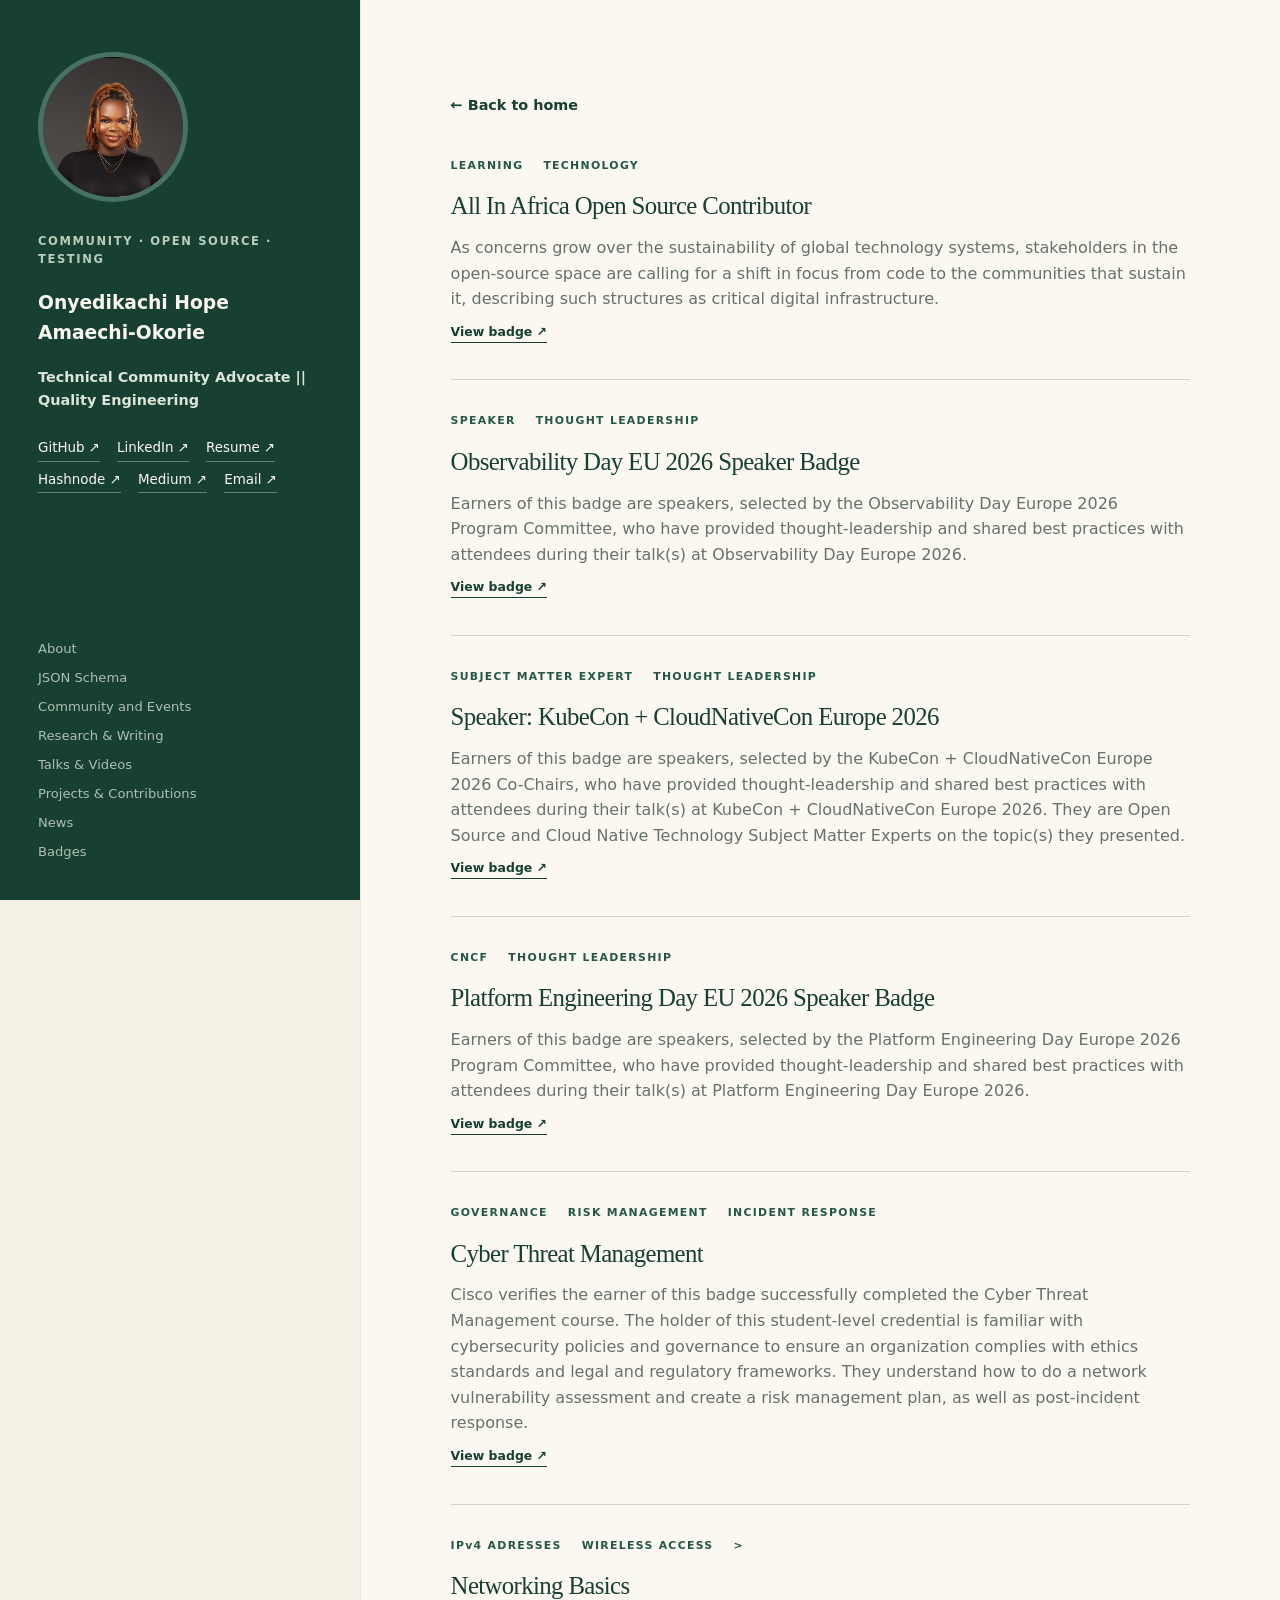
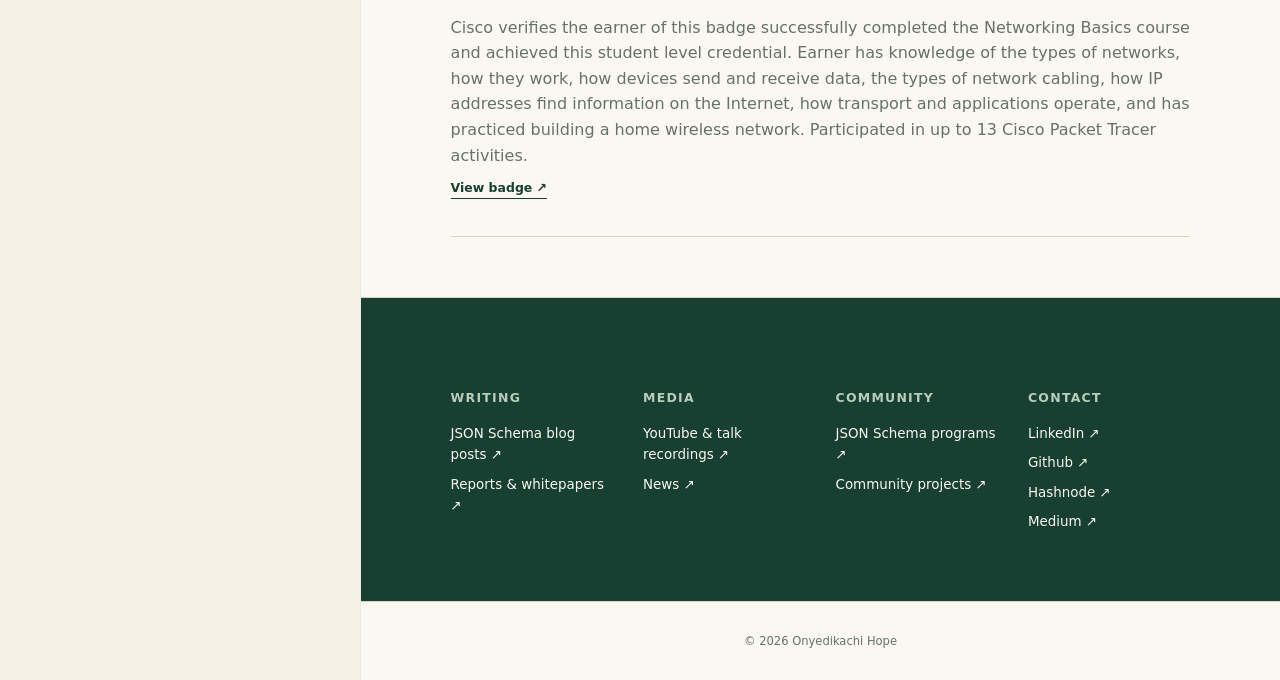
==== badges.html @ 68bdea37 "update portfolio" ====
<!DOCTYPE html>
<html lang="en">

<head>
  <meta charset="UTF-8">
  <meta name="viewport" content="width=device-width, initial-scale=1.0">
  <meta name="description"
    content="Portfolio of Onyedikachi Hope — community, developer relations, open source, research, writing, and ecosystem work.">
  <title>Onyedikachi Hope Amaechi-Okorie — Technical Community Advocate</title>
  <link rel="stylesheet" href="style.css">
</head>

<body>
  <div class="site-shell">

    <aside class="sidebar">
      <div class="profile">
        <a href="index.html" class="profile-home" aria-label="Go to home"> 
        <img class="profile-photo" src="assets/profile.jpg" alt="Onyedikachi Hope">

        <p class="eyebrow">COMMUNITY · OPEN SOURCE · Testing</p>
        <h3>Onyedikachi Hope Amaechi-Okorie</h3>
        <p class="role">Technical Community Advocate || Quality Engineering </p>
        </a>

        <nav class="social-links" aria-label="Social links">
          <a href="https://github.com/Honyii" target="_blank" rel="noreferrer">GitHub ↗</a>
          <a href="https://www.linkedin.com/in/amaechihope/" target="_blank" rel="noreferrer">LinkedIn ↗</a>
          <a href="https://drive.google.com/file/d/1bX-rNpYPNsFRneO6PcpW5aDST1lhSM7r/view?usp=sharing" target="_blank" rel="noreferrer">Resume ↗</a>
           <a href="https://hashnode.com/@Amaechi/" target="_blank" rel="noreferrer">Hashnode ↗</a>
          <a href="https://amaechihope.medium.com/" target="_blank" rel="noreferrer">Medium ↗</a>
          <a href="mailto:amaechihope20@gmail.com">Email ↗</a>
        </nav>
      </div>

      <nav class="page-nav" aria-label="Page navigation">
        <a href="index.html#about">About</a>
        <a href="index.html#json-schema">JSON Schema</a>
        <a href="index.html#community-and-events">Community and Events</a>       
        <a href="index.html#research">Research & Writing</a>
        <a href="index.html#talks">Talks & Videos</a>
        <a href="index.html#projects">Projects & Contributions</a>
        <a href="/index.html#news">News</a>
        <a href="index.html#badges">Badges</a>
      </nav>

    </aside>


    <main class="content">
        <section class="section inner-schema">
            <article class="work-item">
            <a class="back-link" href="index.html#badges">← Back to home</a>
            <div class="work-meta"><span>LEARNING</span><span>TECHNOLOGY</span></div>
            <h4>All In Africa Open Source Contributor</h4>
            <p>As concerns grow over the sustainability of global technology systems, stakeholders in the open-source space are calling for a shift in focus from code to the communities that sustain it, describing 
                such structures as critical digital infrastructure.</p>
            <a class="text-link" href="https://www.credly.com/badges/a01af451-38b1-48cc-b81f-cb4f14d1bf63/public_url" target="_blank">View badge ↗</a>
          </article>
          <article class="work-item">
            <div class="work-meta"><span>SPEAKER</span><span>THOUGHT LEADERSHIP</span></div>
            <h4>Observability Day EU 2026 Speaker Badge</h4>
            <p>Earners of this badge are speakers, selected by the Observability Day Europe 2026 Program Committee, who have provided thought-leadership and shared best practices with attendees during their talk(s) at Observability Day Europe 2026.</p>
            <a class="text-link" href="https://www.credly.com/badges/993f9fc0-8540-4d1e-8056-6bf1ee28591b/public_url" target="_blank">View badge ↗</a>
          </article>
           <article class="work-item">
            <div class="work-meta"><span>SUBJECT MATTER EXPERT</span><span>THOUGHT LEADERSHIP</span></div>
            <h4>Speaker: KubeCon + CloudNativeCon Europe 2026</h4>
            <p>Earners of this badge are speakers, selected by the KubeCon + CloudNativeCon Europe 2026 Co-Chairs, who have provided thought-leadership and shared best practices with attendees during their talk(s) at KubeCon + CloudNativeCon Europe 2026. 
                They are Open Source and Cloud Native Technology Subject Matter Experts on the topic(s) they presented.</p>
            <a class="text-link" href="https://www.credly.com/badges/f6317938-14d5-444e-a0dc-0bf522c4f4b2/public_url" target="_blank">View badge ↗</a>
          </article>
           <article class="work-item">
            <div class="work-meta"><span>CNCF</span><span>THOUGHT LEADERSHIP</span></div>
            <h4>Platform Engineering Day EU 2026 Speaker Badge</h4>
            <p>Earners of this badge are speakers, selected by the Platform Engineering Day Europe 2026 Program Committee, who have provided thought-leadership and shared best practices with attendees during their talk(s) at Platform Engineering Day Europe 2026.</p>
            <a class="text-link" href="https://www.credly.com/badges/27122d21-b368-493d-a905-44f536c24058/public_url" target="_blank">View badge ↗</a>
          </article>
          <article class="work-item">
            <div class="work-meta"><span>GOVERNANCE</span><span>RISK MANAGEMENT</span><span>INCIDENT RESPONSE</span></div>
            <h4>Cyber Threat Management</h4>
            <p>Cisco verifies the earner of this badge successfully completed the Cyber Threat Management course. 
                The holder of this student-level credential is familiar with cybersecurity policies and governance to ensure an organization 
                complies with ethics standards and legal and regulatory frameworks. They understand how to do a network vulnerability assessment 
                and create a risk management plan, as well as post-incident response.</p>
            <a class="text-link" href="https://www.credly.com/badges/655e5fd1-918a-4fd4-8588-ecd47eb67398/public_url" target="_blank">View badge ↗</a>
          </article>
          <article class="work-item">
            <div class="work-meta"><span>IPv4 ADRESSES</span><span>WIRELESS ACCESS</span>></div>
            <h4>Networking Basics</h4>
            <p>Cisco verifies the earner of this badge successfully completed the Networking Basics course and achieved this student level credential. 
                Earner has knowledge of the types of networks, how they work, how devices send and receive data, the types of network cabling, 
                how IP addresses find information on the Internet, how transport and applications operate, and has practiced building 
                a home wireless network. Participated in up to 13 Cisco Packet Tracer activities.</p>
            <a class="text-link" href="https://www.credly.com/badges/7cbdc59d-7981-4da5-8272-284a40ea14b4/public_url" target="_blank">View badge ↗</a>
          </article>
          </section>

          <section class="section index-section">
        
        <div class="index-columns">
          <div>
            <h3>Writing</h3>
            <a href="https://json-schema.org/blog">JSON Schema blog posts ↗</a>
            <a href="research.html">Reports & whitepapers ↗</a>
          </div>
          <div>
            <h3>Media</h3>
            <a href="talks.html">YouTube & talk recordings ↗</a>
            <a href="news.html">News ↗</a>
          </div>

          <div>
            <h3>Community</h3>
            <a href="json-schema.html">JSON Schema programs ↗</a>
            <a href="community.html">Community projects ↗</a>
          </div>
          <div>
            <h3>Contact</h3>
            <a href="https://www.linkedin.com/in/onyedikachihope/" target="_blank" rel="noreferrer">LinkedIn ↗</a>
            <a href="https://github.com/onyedikachihope" target="_blank" rel="noreferrer">Github ↗</a>
             <a href="https://hashnode.com/@Amaechi/" target="_blank" rel="noreferrer">Hashnode ↗</a>
          <a href="https://amaechihope.medium.com/" target="_blank" rel="noreferrer">Medium ↗</a>
            
          </div>
        </div>
      </section>

      <footer>
        <p>© 2026 Onyedikachi Hope</p>
      </footer>
    </main>
---- style.css ----
:root {
  --cream: #f5f0e6;
  --cream-light: #fbf8f1;
  --cream-dark: #e8dfcf;
  --green: #173f32;
  --green-2: #245747;
  --green-soft: #dbe5d9;
  --ink: #1d2a25;
  --muted: #66716b;
  --line: #d9d1c2;
  --white: #fffdf8;

  --sidebar-width: 360px;
  --max-width: 1440px;
  --serif: Georgia, "Times New Roman", serif;
  --sans: Inter, ui-sans-serif, system-ui, -apple-system, BlinkMacSystemFont, "Segoe UI", sans-serif;
}

* {
  box-sizing: border-box;
}

html {
  scroll-behavior: smooth;
}

body {
  margin: 0;
  background: var(--cream);
  color: var(--ink);
  font-family: var(--sans);
  line-height: 1.6;
}

a {
  color: inherit;
}

.site-shell {
  width: min(100%, var(--max-width));
  margin: 0 auto;
  display: grid;
  grid-template-columns: var(--sidebar-width) 1fr;
  min-height: 100vh;
}

.sidebar {
  position: sticky;
  top: 0;
  height: 100vh;
  padding: 52px 38px 38px;
  background: var(--green);
  color: var(--cream-light);
  display: flex;
  flex-direction: column;
  justify-content: space-between;
}

.profile-photo {
  width: 150px;
  height: 150px;
  object-fit: cover;
  border-radius: 50%;
  display: block;
  margin-bottom: 30px;
  border: 5px solid rgba(251, 248, 241, 0.16);
  background: var(--green-2);
}

.eyebrow,
.section-kicker,
.card-type {
  font-size: 0.72rem;
  font-weight: 750;
  letter-spacing: 0.14em;
  text-transform: uppercase;
}

.eyebrow {
  color: #b9cdbb;
  margin: 0 0 13px;
}

.profile-home {
  display: block;
  color: inherit;
  text-decoration: none;
  cursor: pointer;
}

.profile-home:hover .profile-photo {
  transform: scale(1.02);
}

.profile-home:hover h3 {
  color: #dbe6d9;
}

.profile-home .profile-photo,
.profile-home h3 {
  transition: transform 0.2s ease, color 0.2s ease;
}

.sidebar h1 {
  margin: 0;
  font-family: var(--serif);
  font-size: clamp(2.1rem, 4vw, 3rem);
  line-height: 1;
  font-weight: 500;
  letter-spacing: -0.04em;
}

.role {
  margin: 15px 0 18px;
  color: #dbe6d9;
  font-size: 0.9rem;
  font-weight: 600;
}

.intro {
  max-width: 270px;
  color: #bfcfc3;
  font-size: 0.92rem;
  line-height: 1.7;
}

.social-links {
  display: flex;
  flex-wrap: wrap;
  gap: 7px 17px;
  margin-top: 25px;
}

.social-links a,
.page-nav a {
  text-decoration: none;
}

.social-links a {
  color: var(--cream-light);
  font-size: 0.84rem;
  border-bottom: 1px solid rgba(251, 248, 241, 0.35);
  padding-bottom: 2px;
}

.social-links a:hover,
.page-nav a:hover {
  color: #c9dfc9;
}

.page-nav {
  display: grid;
  gap: 8px;
  margin-top: 40px;
}

.page-nav a {
  color: #aebfb2;
  font-size: 0.82rem;
  transition: color 160ms ease, transform 160ms ease;
}

.page-nav a:hover {
  transform: translateX(4px);
}

.sidebar-note {
  color: #91aa99;
  font-size: 0.72rem;
  max-width: 250px;
  line-height: 1.55;
}

.content {
  min-width: 0;
  background: var(--cream-light);
  border-left: 1px solid rgba(23, 63, 50, 0.08);
}

.hero {
  min-height: 75vh;
  padding: 2vh clamp(36px, 7vw, 110px) 10px;
  display: flex;
  flex-direction: column;
  justify-content: center;
  border-bottom: 1px solid var(--line);
}

.section-kicker {
  color: var(--green-2);
  margin: 0 0 22px;
}

.hero h2 {
  max-width: 950px;
  margin: 0;
  color: var(--green);
  font-family: var(--serif);
  font-size: clamp(3rem, 6vw, 6.5rem);
  line-height: 0.98;
  font-weight: 400;
  letter-spacing: -0.055em;
}

.hero-copy {
  max-width: 850px;
  margin: 10px 0 0;
  color: var(--muted);
  font-size: 1.12rem;
  line-height: 1.8;
  text-align: justify;
}

.quick-links {
  display: flex;
  gap: 10px;
  flex-wrap: wrap;
  margin-top: 34px;
}

.button {
  display: inline-flex;
  align-items: center;
  justify-content: center;
  min-height: 45px;
  padding: 10px 17px;
  border: 1px solid var(--green);
  border-radius: 999px;
  text-decoration: none;
  color: var(--green);
  font-size: 0.82rem;
  font-weight: 700;
}

.button:hover {
  background: var(--green-soft);
}

.button-solid {
  background: var(--green);
  color: var(--cream-light);
}

.button-solid:hover {
  background: var(--green-2);
  color: var(--cream-light);
}

.section {
  padding: 60px clamp(36px, 7vw, 110px);
  border-bottom: 1px solid var(--line);
}

.section-heading {
  max-width: 820px;
  margin-bottom: 30px;
}

.section-heading h2 {
  margin: 0;
  color: var(--green);
  font-family: var(--serif);
  font-size: clamp(2.5rem, 4vw, 4.5rem);
  line-height: 1;
  font-weight: 400;
  letter-spacing: -0.045em;
}

.section-heading p:not(.section-kicker) {
  max-width: 850px;
  margin: 20px 0 0;
  color: var(--muted);
  font-size: 1rem;
}

.work-list {
  border-top: 1px solid var(--line);
}

.work-item {
  position: relative;
  padding: 32px 0 36px;
  border-bottom: 1px solid var(--line);
  transition: padding 180ms ease;
}

.work-item:hover {
  padding-left: 12px;
}

.work-meta {
  display: flex;
  gap: 20px;
  color: var(--green-2);
  font-size: 0.68rem;
  font-weight: 800;
  letter-spacing: 0.12em;
  
}

.json-first {
  margin-top: 50px;
}

.work-item h3 {
  margin: 12px 0 9px;
  color: var(--green);
  font-family: var(--serif);
  font-size: clamp(1.55rem, 2.5vw, 2.2rem);
  font-weight: 400;
  letter-spacing: -0.025em;
}

.inner-schema h4 {
  margin: 12px 0 9px;
  color: var(--green);
  font-family: var(--serif);
  font-size: clamp(1.55rem, 1vw, 2.2rem);
  font-weight: 400;
  letter-spacing: -0.025em;
}

.work-item p {
  max-width: 850px;
  margin: 0;
  color: var(--muted);
}

.tags {
  display: flex;
  flex-wrap: wrap;
  gap: 7px;
  margin: 18px 0;
}

.tags span {
  padding: 4px 9px;
  background: var(--green-soft);
  color: var(--green);
  border-radius: 999px;
  font-size: 0.68rem;
  font-weight: 700;
}

.see-more {
  display: inline-block;
  margin-top: 50px;
  color: var(--green);
  font-size: 1rem;
  font-weight: 800;
  text-decoration: none;
  border: 1px solid var(--green);
  border-radius: 10px;
  border-spacing: 5px;
}
.text-link {
  display: inline-block;
  color: var(--green);
  font-size: 0.78rem;
  font-weight: 800;
  text-decoration: none;
  border-bottom: 1px solid var(--green);
  margin-top: 10px;;
}

.text-link:hover {
  border-bottom-color: transparent;
}

.featured-section {
  background: var(--cream);
}

.featured-grid,
.talk-grid {
  display: grid;
  grid-template-columns: repeat(2, minmax(0, 1fr));
  gap: 14px;
}

.feature-card,
.talk-card {
  display: block;
  min-height: 280px;
  padding: 30px;
  border: 1px solid var(--line);
  background: var(--cream-light);
  text-decoration: none;
  transition: transform 180ms ease, border-color 180ms ease;
}

.feature-card:hover,
.talk-card:hover {
  transform: translateY(-4px);
  border-color: var(--green-2);
}

.feature-number {
  display: block;
  color: #809080;
  font-size: 0.72rem;
  font-weight: 800;
  margin-bottom: 10px;
}

.feature-card h3,
.feature-card h4,
.talk-card h3 {
  margin: 0 0 10px;
  color: var(--green);
  font-family: var(--serif);
  font-size: 1.9rem;
  font-weight: 400;
}

.feature-card p,
.talk-card p {
  color: var(--muted);
  margin: 0 0 25px;
}

.feature-card .text-link {
  margin-top: auto;
}

.talk-card {
  min-height: 245px;
}

.play-icon {
  display: grid;
  width: 40px;
  height: 40px;
  place-items: center;
  margin-bottom: 30px;
  border-radius: 50%;
  background: var(--green);
  color: var(--cream-light);
  font-size: 0.7rem;
}

.card-type {
  color: var(--green-2);
  margin: 0 0 10px;
}

.index-section {
  background: var(--green);
  color: var(--cream-light);
}

.index-section .section-kicker,
.index-section .section-heading h2 {
  color: var(--cream-light);
}

.index-section .section-heading p:not(.section-kicker) {
  color: #b9cdbb;
}

.index-columns {
  display: grid;
  grid-template-columns: repeat(4, 1fr);
  gap: 30px;
  padding-top: 30px;
}

.index-columns h3 {
  margin: 0 0 15px;
  font-size: 0.78rem;
  letter-spacing: 0.1em;
  text-transform: uppercase;
  color: #b9cdbb;
}

.index-columns a {
  display: block;
  margin: 8px 0;
  color: var(--cream-light);
  font-size: 0.84rem;
  text-decoration: none;
}

.index-columns a:hover {
  text-decoration: underline;
}

footer {
  display: flex;
  justify-content: center;
  gap: 20px;
  padding: 30px clamp(36px, 7vw, 110px);
  color: var(--muted);
  font-size: 0.72rem;
}

footer p {
  margin: 0;
}

@media (max-width: 900px) {
  .site-shell {
    display: block;
  }

  .sidebar {
    position: relative;
    height: auto;
    min-height: auto;
    padding: 42px 28px 30px;
  }

  .profile-photo {
    width: 92px;
    height: 92px;
  }

  .page-nav {
    display: flex;
    flex-wrap: wrap;
    gap: 8px 18px;
    margin-top: 34px;
    padding-top: 25px;
    border-top: 1px solid rgba(251, 248, 241, 0.18);
  }

  .sidebar-note {
    display: none;
  }

  .hero {
    min-height: auto;
    padding-top: 85px;
  }

  .index-columns {
    grid-template-columns: repeat(2, 1fr);
  }
}

.video-card {
  padding: 0;
  overflow: hidden;
}

.talk-image {
  width: 100%;
  aspect-ratio: 16 / 9;
  overflow: hidden;
  background: var(--green-soft);
}

.talk-image img {
  width: 100%;
  height: 100%;
  display: block;
  object-fit: cover;
}

.talk-content {
  padding: 28px 30px 32px;
}

.talk-content .card-type {
  margin: 0 0 12px;
}

.talk-content h3 {
  margin: 0 0 14px;
}

.talk-content p:not(.card-type) {
  margin-bottom: 24px;
}
.talk-image-inline {
  aspect-ratio: auto;
  height: auto;
}

.talk-image-inline img {
  width: 100%;
  height: auto;
  object-fit: contain;
  display: block;
}

.back-link {
  display: inline-block;
  margin-bottom: 40px;
  color: var(--green);
  font-size: 0.9rem;
  font-weight: 600;
  text-decoration: none;
  transition: transform 0.2s ease;
}

.back-link:hover {
  transform: translateX(-4px);
}
@media (max-width: 620px) {
  .hero,
  .section {
    padding-left: 24px;
    padding-right: 24px;
  }

  .hero h2 {
    font-size: 3.15rem;
  }

  .section-heading h2 {
    font-size: 2.7rem;
  }

  .featured-grid,
  .talk-grid,
  .index-columns {
    grid-template-columns: 1fr;
  }

  .feature-card,
  .talk-card {
    min-height: auto;
  }

  footer {
    display: block;
    padding: 25px 24px;
  }

  footer p + p {
    margin-top: 5px;
  }
}
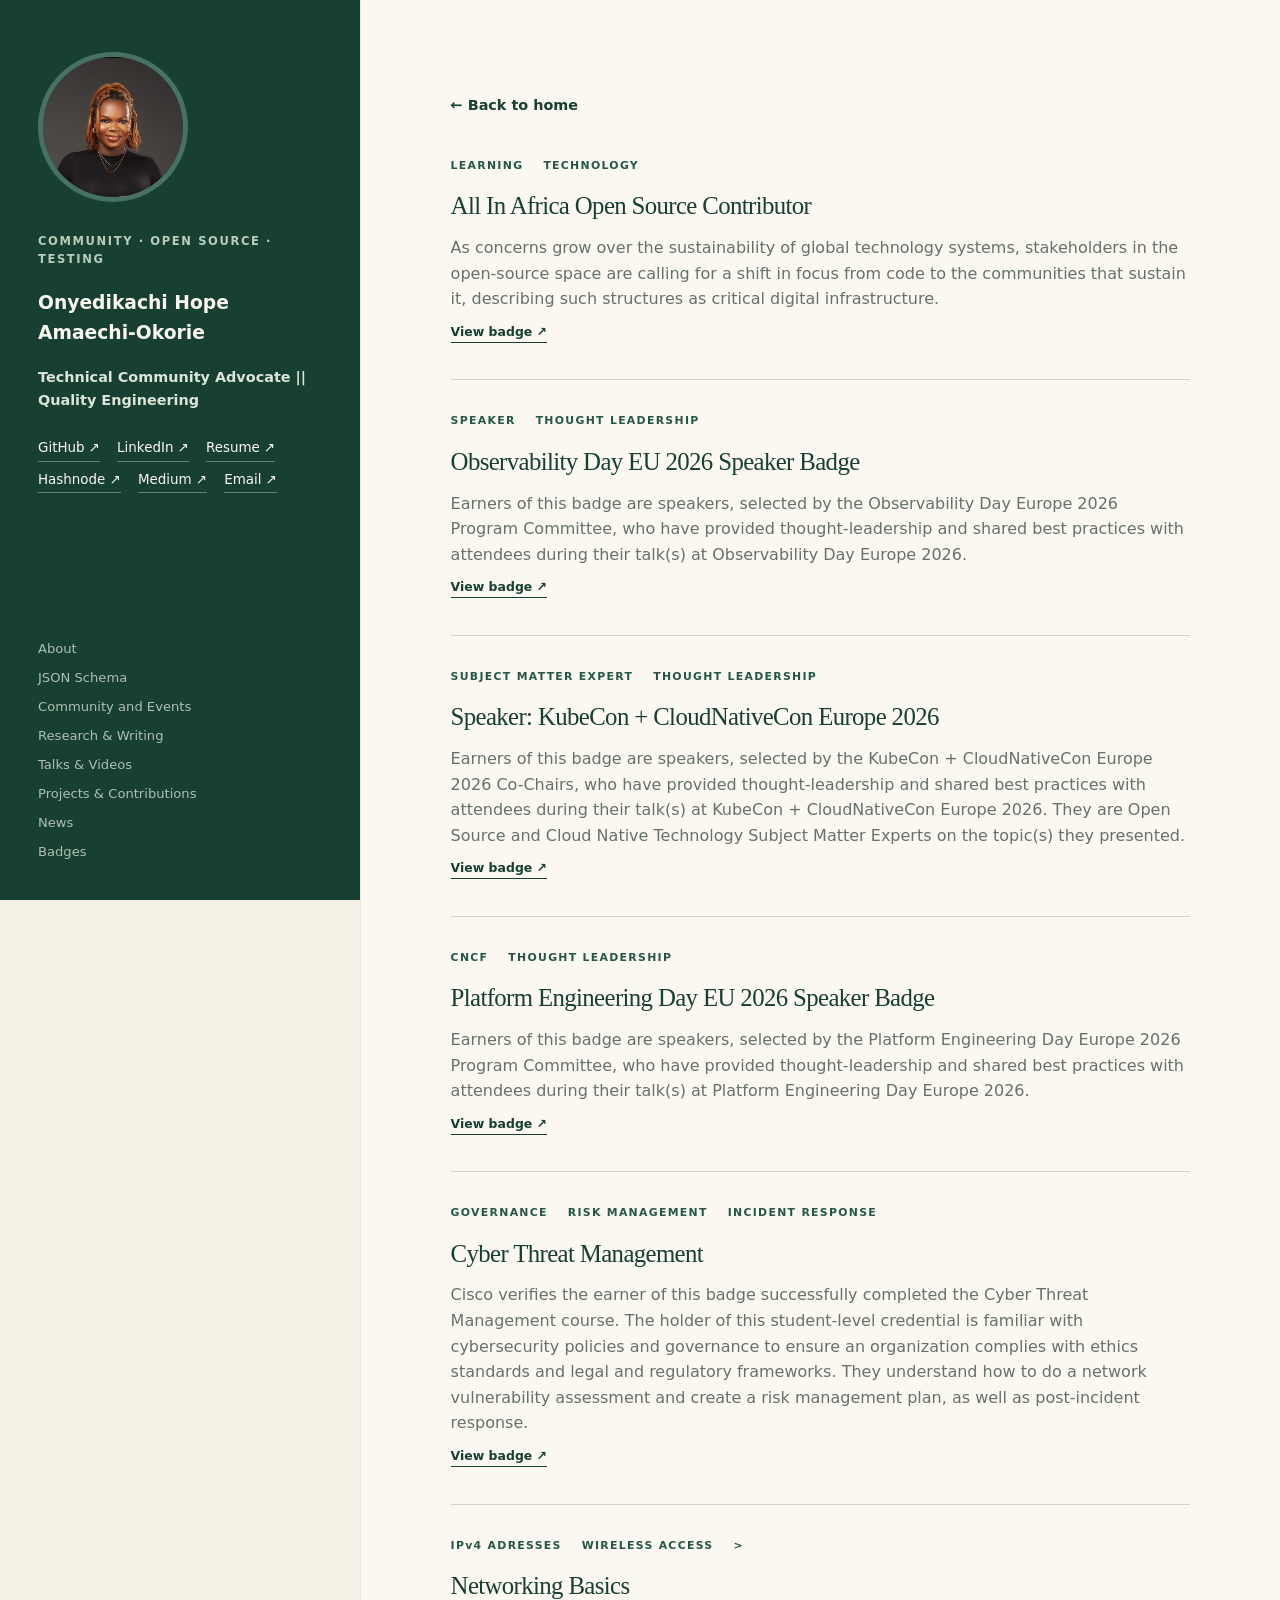
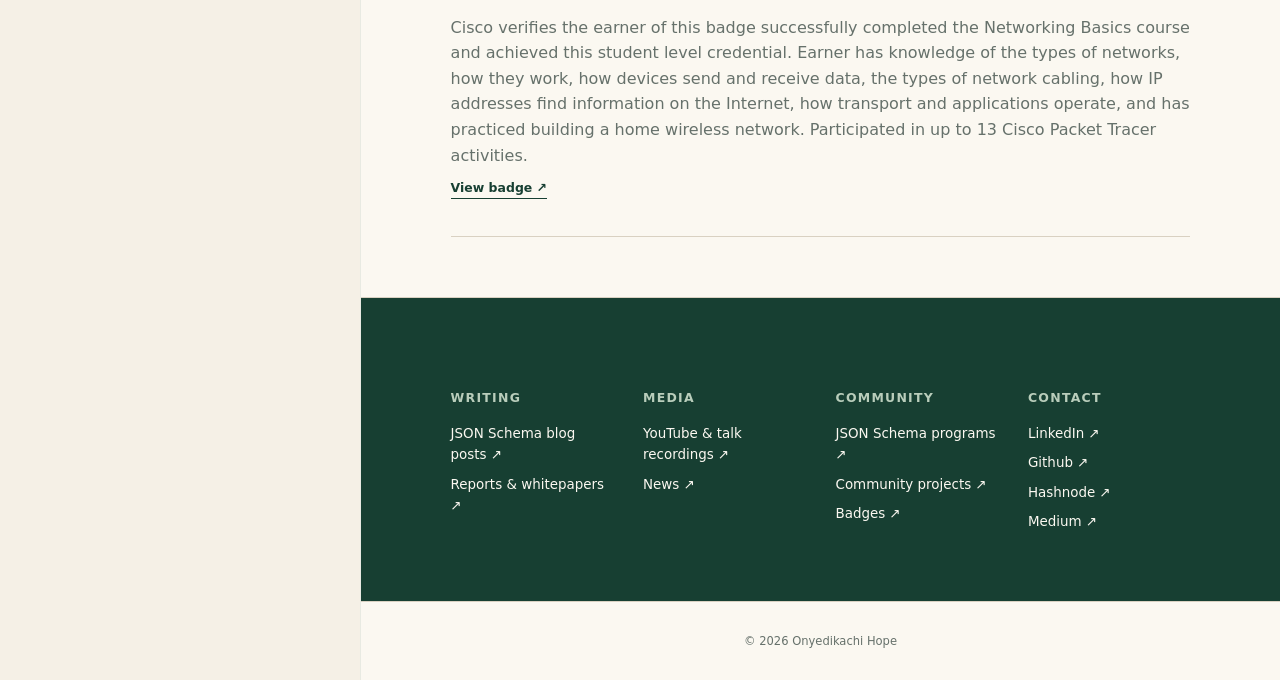
==== commit b3c0be47: "update" ====
--- a/badges.html
+++ b/badges.html
@@ -114,6 +114,7 @@
             <h3>Community</h3>
             <a href="json-schema.html">JSON Schema programs ↗</a>
             <a href="community.html">Community projects ↗</a>
+            <a href="badges.html">Badges ↗</a>
           </div>
           <div>
             <h3>Contact</h3>
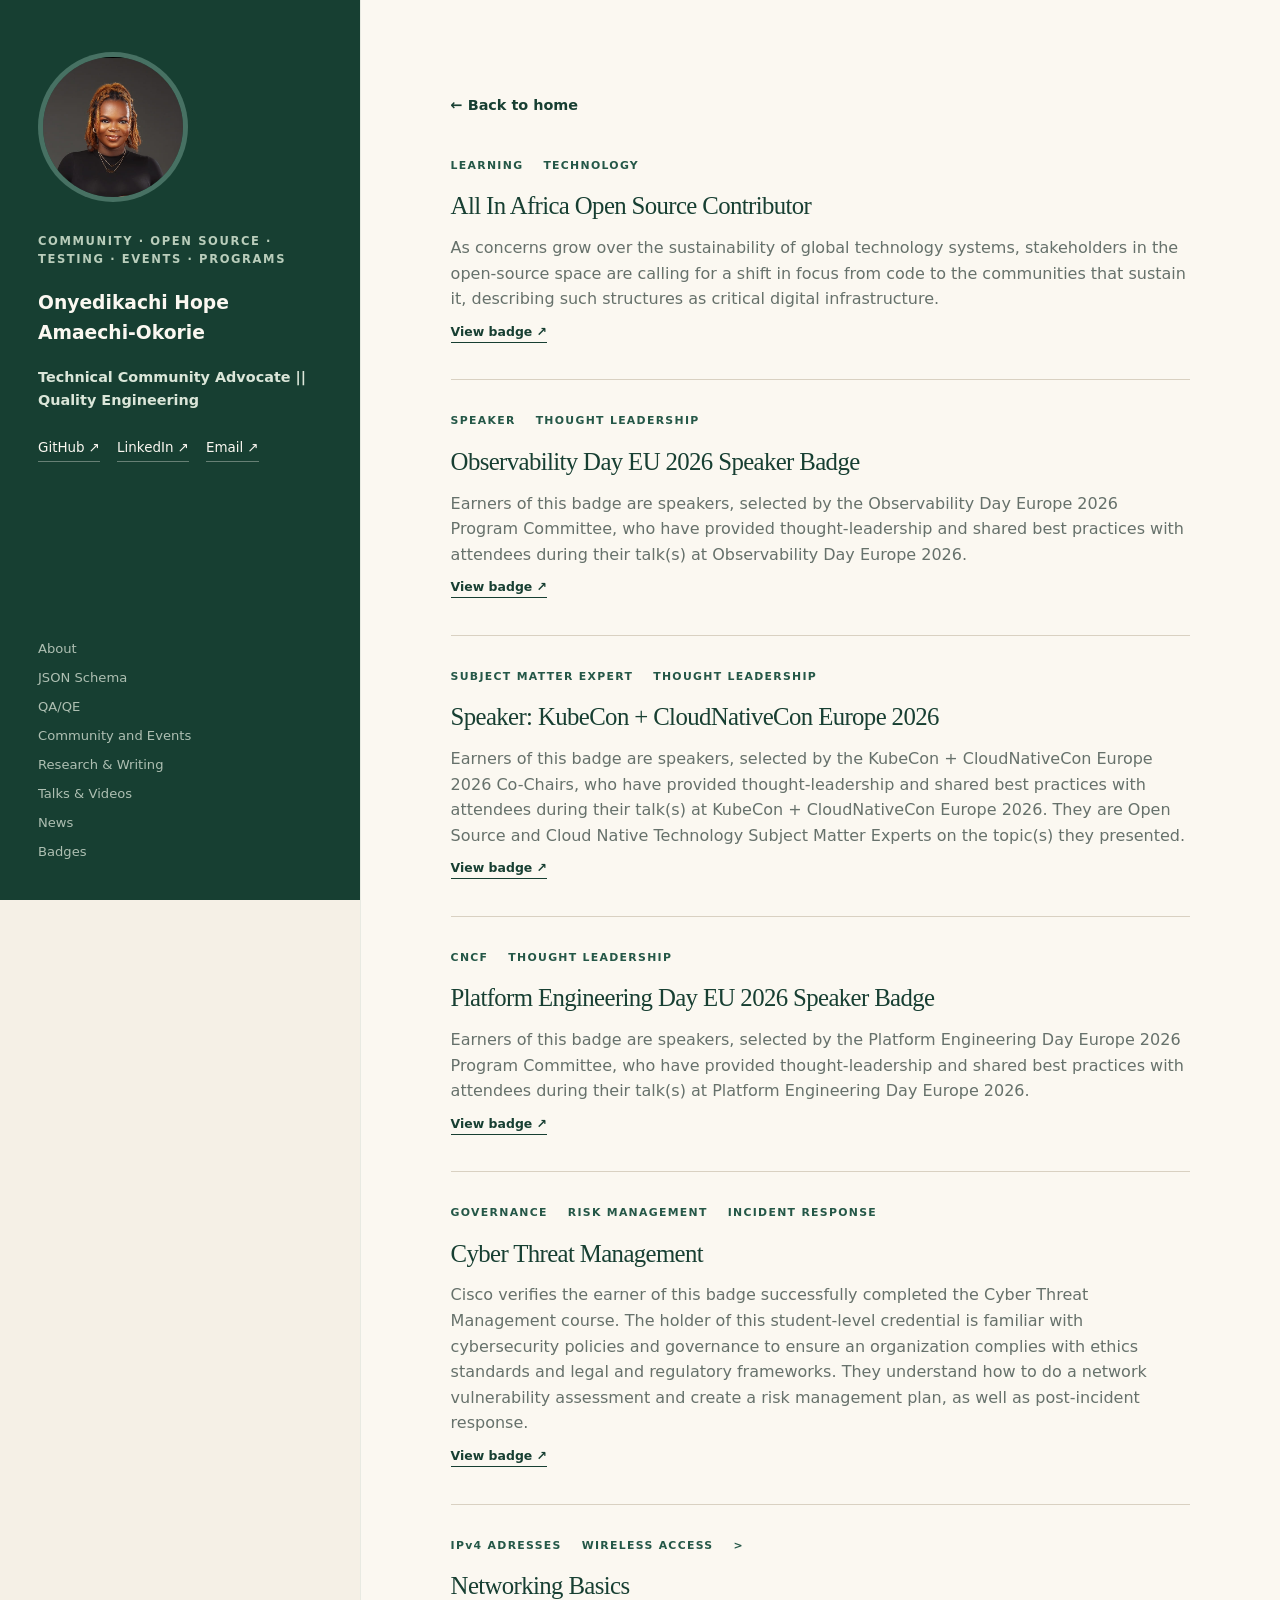
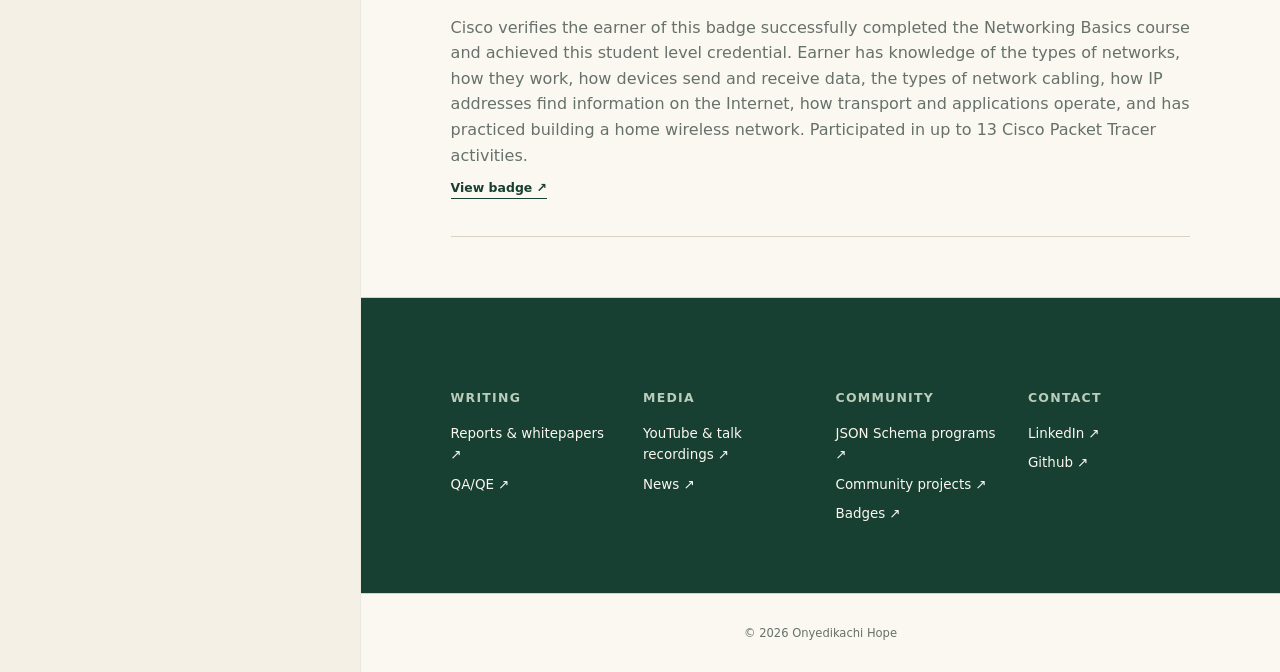
==== commit 2f22846a: "update profile" ====
--- a/badges.html
+++ b/badges.html
@@ -18,7 +18,7 @@
         <a href="index.html" class="profile-home" aria-label="Go to home"> 
         <img class="profile-photo" src="assets/profile.jpg" alt="Onyedikachi Hope">
 
-        <p class="eyebrow">COMMUNITY · OPEN SOURCE · Testing</p>
+        <p class="eyebrow">COMMUNITY · OPEN SOURCE · Testing · EVENTS · PROGRAMS</p>
         <h3>Onyedikachi Hope Amaechi-Okorie</h3>
         <p class="role">Technical Community Advocate || Quality Engineering </p>
         </a>
@@ -26,9 +26,6 @@
         <nav class="social-links" aria-label="Social links">
           <a href="https://github.com/Honyii" target="_blank" rel="noreferrer">GitHub ↗</a>
           <a href="https://www.linkedin.com/in/amaechihope/" target="_blank" rel="noreferrer">LinkedIn ↗</a>
-          <a href="https://drive.google.com/file/d/1bX-rNpYPNsFRneO6PcpW5aDST1lhSM7r/view?usp=sharing" target="_blank" rel="noreferrer">Resume ↗</a>
-           <a href="https://hashnode.com/@Amaechi/" target="_blank" rel="noreferrer">Hashnode ↗</a>
-          <a href="https://amaechihope.medium.com/" target="_blank" rel="noreferrer">Medium ↗</a>
           <a href="mailto:amaechihope20@gmail.com">Email ↗</a>
         </nav>
       </div>
@@ -36,10 +33,10 @@
       <nav class="page-nav" aria-label="Page navigation">
         <a href="index.html#about">About</a>
         <a href="index.html#json-schema">JSON Schema</a>
+        <a href="index.html#qa/qe">QA/QE</a>
         <a href="index.html#community-and-events">Community and Events</a>       
         <a href="index.html#research">Research & Writing</a>
         <a href="index.html#talks">Talks & Videos</a>
-        <a href="index.html#projects">Projects & Contributions</a>
         <a href="/index.html#news">News</a>
         <a href="index.html#badges">Badges</a>
       </nav>
@@ -101,8 +98,8 @@
         <div class="index-columns">
           <div>
             <h3>Writing</h3>
-            <a href="https://json-schema.org/blog">JSON Schema blog posts ↗</a>
             <a href="research.html">Reports & whitepapers ↗</a>
+            <a href="qa.html">QA/QE ↗</a>
           </div>
           <div>
             <h3>Media</h3>
@@ -120,8 +117,6 @@
             <h3>Contact</h3>
             <a href="https://www.linkedin.com/in/onyedikachihope/" target="_blank" rel="noreferrer">LinkedIn ↗</a>
             <a href="https://github.com/onyedikachihope" target="_blank" rel="noreferrer">Github ↗</a>
-             <a href="https://hashnode.com/@Amaechi/" target="_blank" rel="noreferrer">Hashnode ↗</a>
-          <a href="https://amaechihope.medium.com/" target="_blank" rel="noreferrer">Medium ↗</a>
             
           </div>
         </div>
